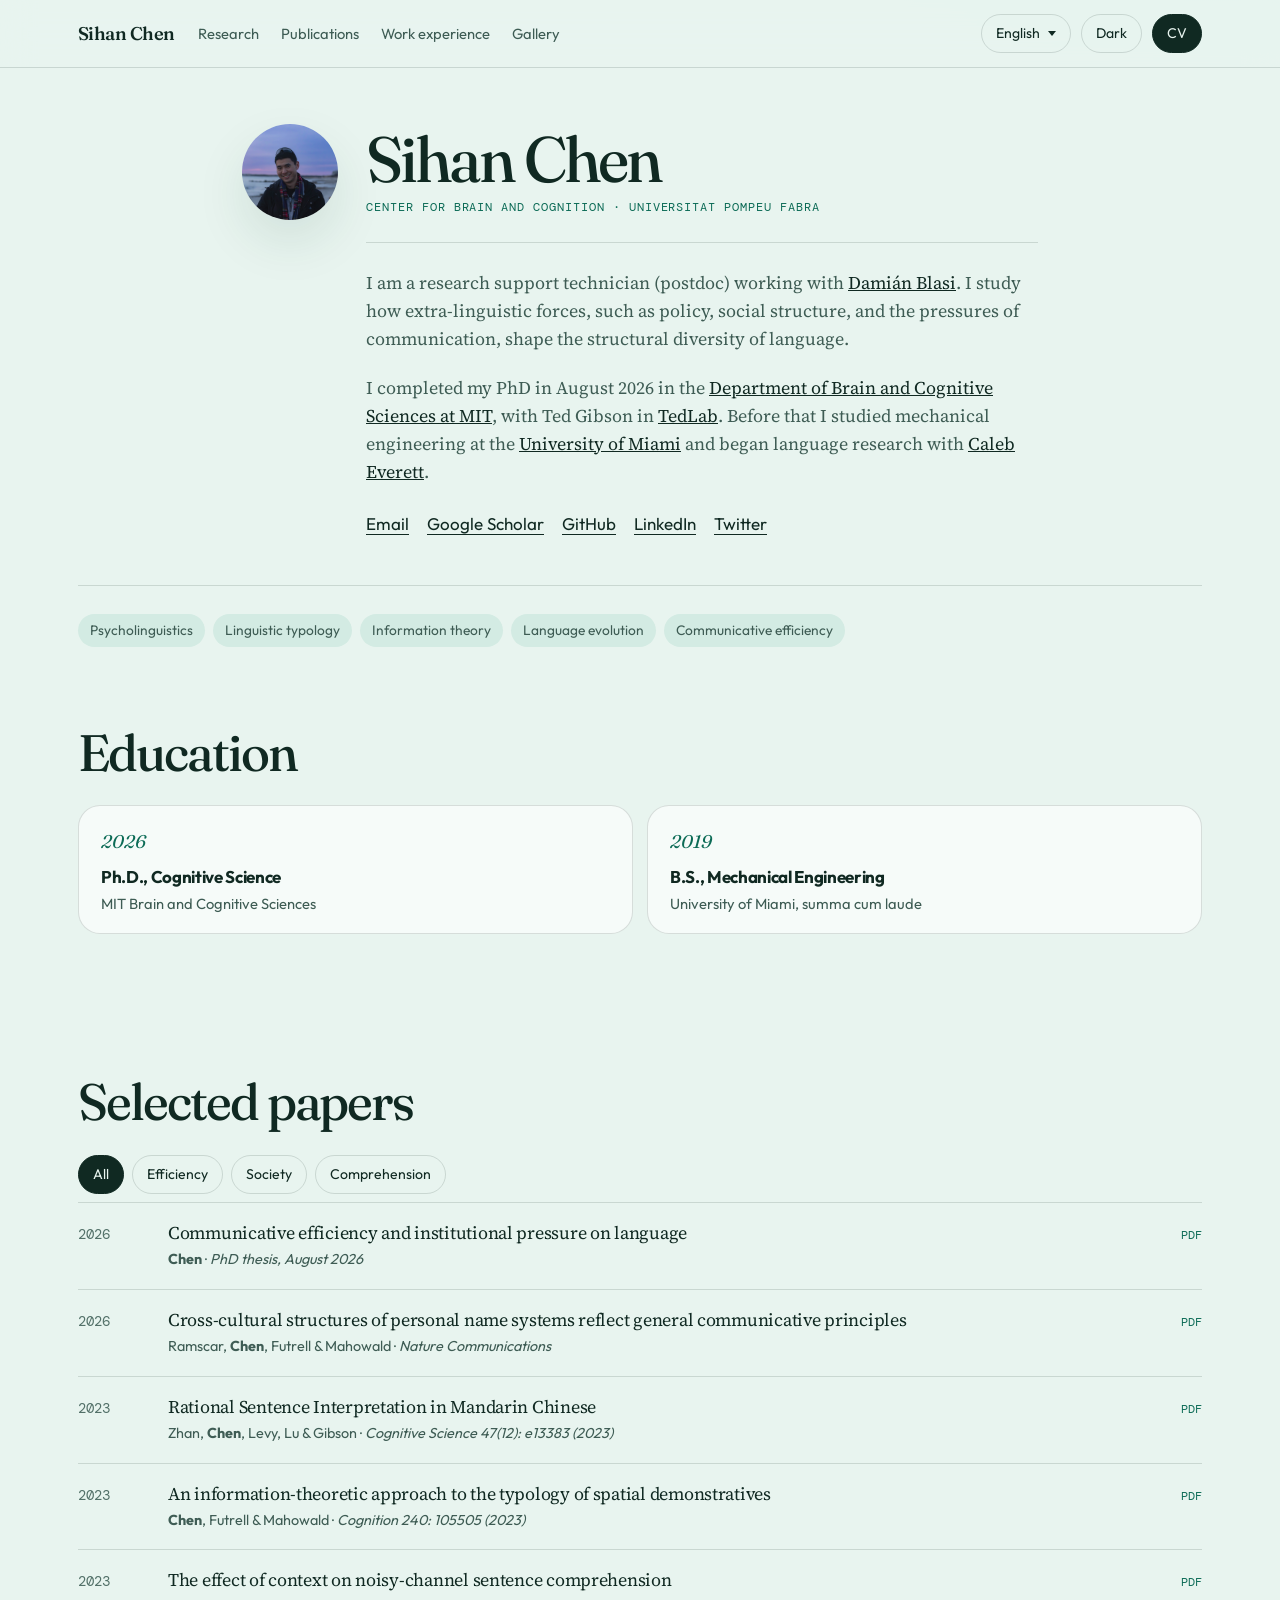
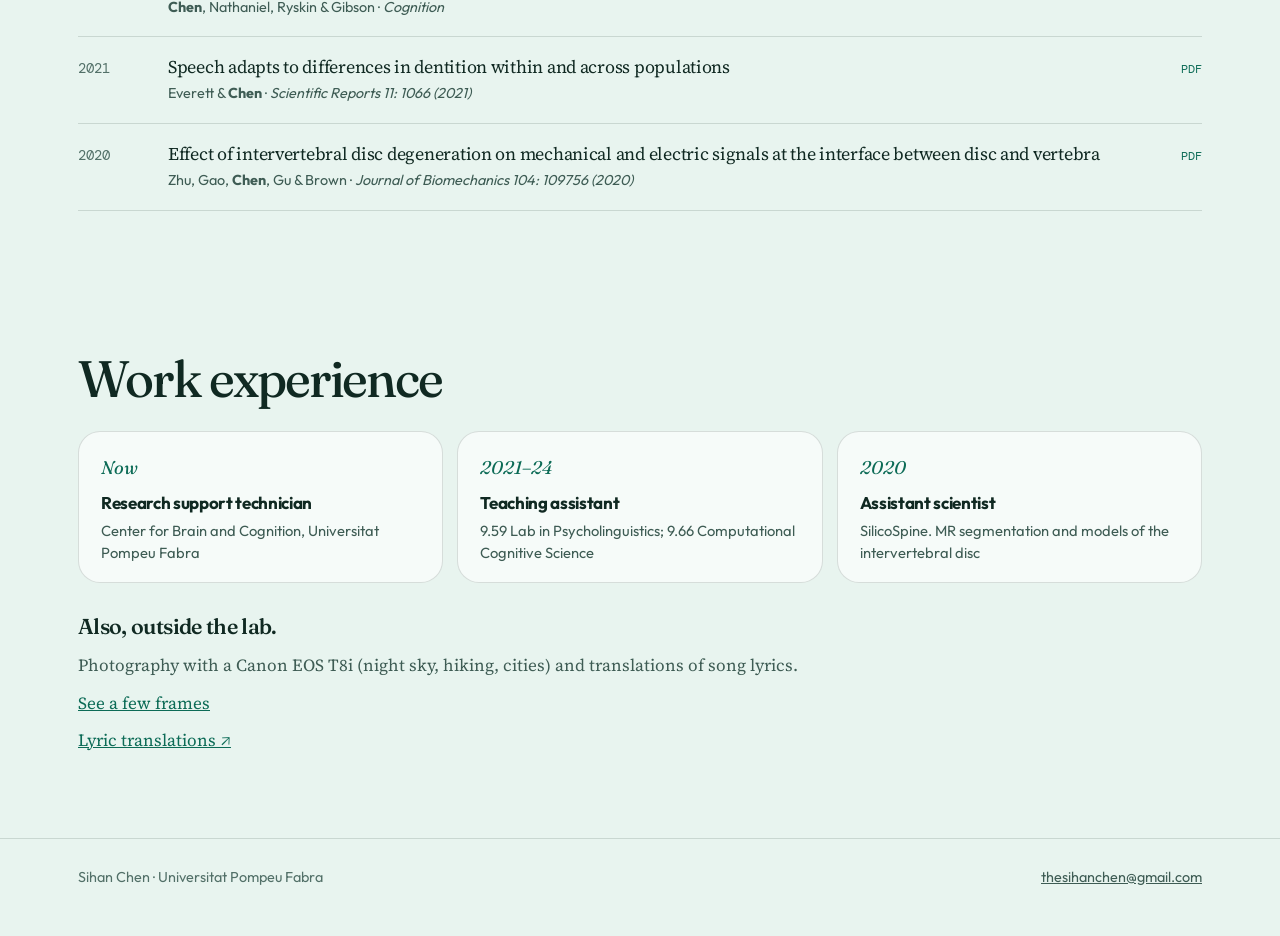
==== index.html @ e1630e8d "Publish the static site and keep the Hugo site in old_site. The new pages live at the repo root, wit" ====
<!DOCTYPE html>
<html lang="en">
<head>
  <meta charset="utf-8">
  <meta name="viewport" content="width=device-width, initial-scale=1">
  <title>Sihan Chen</title>
  <meta name="description" content="Sihan Chen, cognitive scientist at Universitat Pompeu Fabra.">
  <link rel="preconnect" href="https://fonts.googleapis.com">
  <link rel="preconnect" href="https://fonts.gstatic.com" crossorigin>
  <link href="https://fonts.googleapis.com/css2?family=DM+Mono:wght@400;500&family=Fraunces:ital,opsz,wght@0,9..144,460;0,9..144,560;1,9..144,460&family=Outfit:wght@400;500;600&family=Source+Serif+4:ital,opsz,wght@0,8..60,400;0,8..60,600;1,8..60,400&display=swap" rel="stylesheet">
  <link rel="stylesheet" href="site.css?v=5">
</head>
<body>
  <div class="chrome">
    <header class="nav">
      <a class="brand" href="#top">Sihan Chen</a>
      <nav class="nav-links" aria-label="Primary">
                <a href="research.html">Research</a>
        <a href="publications.html">Publications</a>
        <a href="#experience">Work experience</a>
        <a href="gallery.html">Gallery</a>
      </nav>
      <div class="nav-actions">
        <div class="lang">
          <button class="btn lang-toggle" type="button" lang="en" aria-expanded="false" aria-haspopup="true" aria-controls="lang-menu">English<span class="caret" aria-hidden="true"></span></button>
          <ul class="lang-menu" id="lang-menu" hidden aria-label="Language">
              <li><a href="index.html" hreflang="en" lang="en" aria-current="true">English</a></li>
              <li><a href="el/index.html" hreflang="el" lang="el">Ελληνικά</a></li>
          </ul>
        </div>
        <button class="btn" id="theme-toggle" type="button" aria-pressed="false" data-dark="Dark" data-light="Light">Dark</button>
        <a class="btn solid" href="old_site/static/uploads/CV_Sihan_Chen.pdf">CV</a>
        <button class="btn menu-toggle" id="menu-toggle" type="button" aria-expanded="false" aria-controls="drawer">Menu</button>
      </div>
    </header>
    <div class="drawer" id="drawer">
            <a href="research.html">Research</a>
      <a href="publications.html">Publications</a>
      <a href="#experience">Work experience</a>
      <a href="gallery.html">Gallery</a>
    </div>
  </div>

  <main id="top">
    <div class="wrap">
      <section class="hero" aria-labelledby="name">
        <div class="identity">
          <img class="portrait" src="old_site/content/en/authors/admin/avatar.jpg" alt="Sihan Chen, standing on a beach at dusk">
          <div>
            <h1 id="name">Sihan Chen</h1>
            <p class="kicker">Center for Brain and Cognition · Universitat Pompeu Fabra</p>
          </div>
        </div>
        <hr class="rule">
          <p class="lede">I am a research support technician (postdoc) working with <a href="https://www.damianblasi.org/">Damián Blasi</a>. I study how extra-linguistic forces, such as policy, social structure, and the pressures of communication, shape the structural diversity of language.</p>
          <p class="lede">I completed my PhD in August 2026 in the <a href="https://bcs.mit.edu">Department of Brain and Cognitive Sciences at MIT</a>, with Ted Gibson in <a href="http://tedlab.mit.edu">TedLab</a>. Before that I studied mechanical engineering at the <a href="http://welcome.miami.edu/">University of Miami</a> and began language research with <a href="https://www.udel.edu/academics/colleges/cas/about-us/college-leadership/caleb-everett/">Caleb Everett</a>.</p>
          <div class="hero-links">
            <a href="mailto:thesihanchen@gmail.com">Email</a>
            <a href="https://scholar.google.com/citations?user=3qf6YtwAAAAJ&amp;hl=en">Google Scholar</a>
            <a href="https://github.com/cshnican">GitHub</a>
            <a href="https://www.linkedin.com/in/cshnican/">LinkedIn</a>
            <a href="https://twitter.com/cshnican">Twitter</a>
          </div>
      </section>

      <div class="interests" aria-label="Interests">
        <span>Psycholinguistics</span>
        <span>Linguistic typology</span>
        <span>Information theory</span>
        <span>Language evolution</span>
        <span>Communicative efficiency</span>
      </div>

      <section id="education">
        <div class="section-head">
          <h2>Education</h2>
        </div>
        <div class="cards">
          <div class="step">
            <span class="year">2026</span>
            <div>
              <strong>Ph.D., Cognitive Science</strong>
              <small>MIT Brain and Cognitive Sciences</small>
            </div>
          </div>
          <div class="step">
            <span class="year">2019</span>
            <div>
              <strong>B.S., Mechanical Engineering</strong>
              <small>University of Miami, summa cum laude</small>
            </div>
          </div>
        </div>
      </section>

      <section id="papers">
        <div class="section-head">
          <h2>Selected papers</h2>
        </div>
        <div class="filters" role="group" aria-label="Filter papers">
          <button class="btn" type="button" data-filter="all" aria-pressed="true">All</button>
          <button class="btn" type="button" data-filter="efficiency" aria-pressed="false">Efficiency</button>
          <button class="btn" type="button" data-filter="society" aria-pressed="false">Society</button>
          <button class="btn" type="button" data-filter="comprehension" aria-pressed="false">Comprehension</button>
        </div>
        <div class="papers" id="papers-list">
<article class="paper" data-tags="efficiency society">
            <span class="year">2026</span>
            <div>
              <span class="paper-title">Communicative efficiency and institutional pressure on language</span>
              <span class="meta"><strong>Chen</strong> · <i>PhD thesis, August 2026</i></span>
            </div>
            <a class="pdf" href="old_site/content/en/publication/chen2026communicative/Sihan_Chen_final_draft.pdf">PDF</a>
          </article>
<article class="paper" data-tags="efficiency society">
            <span class="year">2026</span>
            <div>
              <span class="paper-title">Cross-cultural structures of personal name systems reflect general communicative principles</span>
              <span class="meta">Ramscar, <strong>Chen</strong>, Futrell &amp; Mahowald · <i>Nature Communications</i></span>
            </div>
            <a class="pdf" href="https://www.nature.com/articles/s41467-025-67079-8">PDF</a>
          </article>
<article class="paper" data-tags="comprehension">
            <span class="year">2023</span>
            <div>
              <span class="paper-title">Rational Sentence Interpretation in Mandarin Chinese</span>
              <span class="meta">Zhan, <strong>Chen</strong>, Levy, Lu &amp; Gibson · <i>Cognitive Science 47(12): e13383 (2023)</i></span>
            </div>
            <a class="pdf" href="old_site/content/en/publication/zhan2023rational/zhan2023_rational.pdf">PDF</a>
          </article>
<article class="paper" data-tags="efficiency">
            <span class="year">2023</span>
            <div>
              <span class="paper-title">An information-theoretic approach to the typology of spatial demonstratives</span>
              <span class="meta"><strong>Chen</strong>, Futrell &amp; Mahowald · <i>Cognition 240: 105505 (2023)</i></span>
            </div>
            <a class="pdf" href="old_site/content/en/publication/chen2023deictics/chen2023_deictics.pdf">PDF</a>
          </article>
<article class="paper" data-tags="comprehension">
            <span class="year">2023</span>
            <div>
              <span class="paper-title">The effect of context on noisy-channel sentence comprehension</span>
              <span class="meta"><strong>Chen</strong>, Nathaniel, Ryskin &amp; Gibson · <i>Cognition</i></span>
            </div>
            <a class="pdf" href="https://www.sciencedirect.com/science/article/pii/S0010027723001373?dgcid=author">PDF</a>
          </article>
<article class="paper" data-tags="society">
            <span class="year">2021</span>
            <div>
              <span class="paper-title">Speech adapts to differences in dentition within and across populations</span>
              <span class="meta">Everett &amp; <strong>Chen</strong> · <i>Scientific Reports 11: 1066 (2021)</i></span>
            </div>
            <a class="pdf" href="https://www.nature.com/articles/s41598-020-80190-8.pdf">PDF</a>
          </article>
<article class="paper" data-tags="">
            <span class="year">2020</span>
            <div>
              <span class="paper-title">Effect of intervertebral disc degeneration on mechanical and electric signals at the interface between disc and vertebra</span>
              <span class="meta">Zhu, Gao, <strong>Chen</strong>, Gu &amp; Brown · <i>Journal of Biomechanics 104: 109756 (2020)</i></span>
            </div>
            <a class="pdf" href="https://www.ncbi.nlm.nih.gov/pmc/articles/PMC7297466/pdf/nihms-1581681.pdf">PDF</a>
          </article>
        </div>
      </section>

      <section id="experience">
        <div class="section-head">
          <h2>Work experience</h2>
        </div>
        <div class="cards">
          <div class="step">
            <span class="year">Now</span>
            <div>
              <strong>Research support technician</strong>
              <small>Center for Brain and Cognition, Universitat Pompeu Fabra</small>
            </div>
          </div>
          <div class="step">
            <span class="year">2021–24</span>
            <div>
              <strong>Teaching assistant</strong>
              <small>9.59 Lab in Psycholinguistics; 9.66 Computational Cognitive Science</small>
            </div>
          </div>
          <div class="step">
            <span class="year">2020</span>
            <div>
              <strong>Assistant scientist</strong>
              <small>SilicoSpine. MR segmentation and models of the intervertebral disc</small>
            </div>
          </div>
        </div>
              <aside class="aside">
            <h3>Also, outside the lab.</h3>
            <p>Photography with a Canon EOS T8i (night sky, hiking, cities) and translations of song lyrics.</p>
            <p><a href="gallery.html">See a few frames</a></p>
            <p><a href="https://lyricstranslate.com/en/translator/cshnican">Lyric translations ↗</a></p>
          </aside>
      </section>
    </div>
  </main>

  <footer>
    <div class="wrap foot">
      <span>Sihan Chen · Universitat Pompeu Fabra</span>
      <span><a href="mailto:thesihanchen@gmail.com">thesihanchen@gmail.com</a></span>
    </div>
  </footer>
  <script src="site.js?v=5"></script>
</body>
</html>
---- site.css ----
:root {
  --bg: #e8f4ef;
  --bg-2: #c5e4d6;
  --ink: #102922;
  --muted: #3e5c54;
  --faint: #527068;
  --line: rgba(16, 41, 34, 0.14);
  --accent: #0c6b56;
  --accent-soft: #d5f0e6;
  --chip: #d3ebe3;
  --surface: rgba(255, 255, 255, 0.62);
  --shadow: 0 22px 50px rgba(12, 64, 48, 0.1);
  --nav: rgba(232, 244, 239, 0.88);
  --glow-a: rgba(52, 168, 128, 0.22);
  --glow-b: rgba(186, 226, 210, 0.9);
  --photo-radius: 18px;
  color-scheme: light;
}

html[data-theme="ink"] {
  --bg: #070b16;
  --bg-2: #12182c;
  --ink: #e8f7f1;
  --muted: #b7cdc6;
  --faint: #8aa39b;
  --line: rgba(190, 245, 220, 0.14);
  --accent: #7eefc8;
  --accent-soft: #10241c;
  --chip: rgba(126, 239, 200, 0.1);
  --surface: rgba(126, 239, 200, 0.06);
  --shadow: 0 18px 40px rgba(0, 0, 0, 0.35);
  --nav: rgba(7, 11, 22, 0.82);
  --glow-a: rgba(94, 235, 176, 0.32);
  --glow-b: rgba(124, 86, 230, 0.38);
  color-scheme: dark;
}

* { box-sizing: border-box; }
html { scroll-behavior: smooth; }
body {
  margin: 0;
  background:
    radial-gradient(980px 460px at 8% -12%, var(--glow-b), transparent 58%),
    radial-gradient(860px 420px at 96% -8%, var(--glow-a), transparent 62%),
    var(--bg);
  color: var(--ink);
  font-family: "Outfit", "Avenir Next", "Segoe UI", sans-serif;
  font-size: 17px;
  line-height: 1.5;
}
html[data-theme="ink"] body {
  background:
    radial-gradient(520px 240px at 0% 150px, rgba(140, 100, 220, 0.18), transparent 72%),
    radial-gradient(520px 240px at 100% 130px, rgba(64, 200, 150, 0.14), transparent 74%),
    var(--bg);
}
html[data-theme="ink"] .chrome {
  background:
    linear-gradient(90deg, rgba(130, 90, 210, 0.16), transparent 42%, rgba(64, 200, 150, 0.12)),
    var(--nav);
}
img { max-width: 100%; display: block; }
a { color: inherit; }
button, a { -webkit-tap-highlight-color: transparent; }
:focus-visible {
  outline: 2px solid var(--accent);
  outline-offset: 3px;
}

.chrome {
  position: sticky;
  top: 0;
  z-index: 20;
  background: var(--nav);
  backdrop-filter: blur(16px);
  border-bottom: 1px solid var(--line);
}
.nav {
  display: flex;
  align-items: center;
  justify-content: space-between;
  flex-wrap: wrap;
  row-gap: 10px;
  gap: 24px;
  max-width: 1180px;
  margin: 0 auto;
  padding: 14px 28px;
}
.brand {
  font-family: "Fraunces", Georgia, serif;
  font-weight: 560;
  letter-spacing: -0.03em;
  text-decoration: none;
  font-size: 1.15rem;
}
.nav-links {
  display: flex;
  align-items: center;
  gap: 22px;
}
.nav-links a {
  text-decoration: none;
  color: var(--muted);
  font-size: 0.92rem;
}
.nav-links a:hover,
.nav-links a[aria-current="page"] { color: var(--ink); }
.nav-actions { display: flex; align-items: center; gap: 10px; margin-left: auto; }
.lang { position: relative; }
.lang-toggle .caret {
  width: 0;
  height: 0;
  margin-left: 8px;
  border-left: 4px solid transparent;
  border-right: 4px solid transparent;
  border-top: 5px solid currentColor;
}
.lang-menu {
  position: absolute;
  top: calc(100% + 8px);
  right: 0;
  z-index: 30;
  min-width: 11rem;
  margin: 0;
  padding: 6px;
  list-style: none;
  background: var(--bg);
  border: 1px solid var(--line);
  border-radius: 16px;
  box-shadow: var(--shadow);
}
.lang-menu[hidden] { display: none; }
.lang-menu a {
  display: block;
  padding: 8px 12px;
  border-radius: 10px;
  text-decoration: none;
  color: var(--ink);
  white-space: nowrap;
}
.lang-menu a:hover,
.lang-menu a[aria-current="true"] { background: var(--chip); }
.lang-menu a[lang="el"] { font-family: "Tinos", "Times New Roman", Times, serif; }
.btn {
  display: inline-flex;
  align-items: center;
  justify-content: center;
  border: 1px solid var(--line);
  background: transparent;
  color: var(--ink);
  text-decoration: none;
  border-radius: 999px;
  padding: 8px 14px;
  font: inherit;
  font-size: 0.88rem;
  cursor: pointer;
}
.btn:hover { background: var(--surface); }
.btn.solid {
  background: var(--ink);
  color: var(--bg);
  border-color: var(--ink);
}
.btn.solid:hover { opacity: 0.88; }
.menu-toggle { display: none; }

.wrap {
  max-width: 1180px;
  margin: 0 auto;
  padding: 0 28px;
}

.hero {
  display: grid;
  grid-template-columns: auto minmax(0, 42rem);
  justify-content: center;
  align-items: center;
  column-gap: 28px;
  padding: 56px 0 12px;
}
.identity { display: contents; }
.identity > div { grid-column: 2; grid-row: 1; min-width: 0; }
.kicker {
  margin: 8px 0 0;
  font-family: "DM Mono", ui-monospace, monospace;
  font-size: 12px;
  letter-spacing: 0.08em;
  text-transform: uppercase;
  color: var(--accent);
}
h1 {
  margin: 0;
  font-family: "Fraunces", Georgia, serif;
  font-weight: 460;
  font-size: clamp(2.6rem, 5vw, 4.2rem);
  line-height: 0.95;
  letter-spacing: -0.045em;
}
.rule {
  grid-column: 2;
  margin: 22px 0 4px;
  border: 0;
  height: 1px;
  width: 100%;
  background: var(--line);
}
.lede {
  grid-column: 2;
  margin: 22px 0 0;
  max-width: none;
  font-family: "Source Serif 4", Georgia, serif;
  font-size: 1.12rem;
  line-height: 1.55;
  color: var(--muted);
}
.lede a { color: var(--ink); }
.hero-links {
  grid-column: 2;
  display: flex;
  flex-wrap: wrap;
  gap: 10px 18px;
  margin-top: 26px;
}
.hero-links a {
  color: var(--ink);
  text-underline-offset: 4px;
}
.portrait {
  grid-column: 1;
  grid-row: 1;
  width: 96px;
  height: 96px;
  object-fit: cover;
  object-position: 50% 28%;
  border-radius: 50%;
  box-shadow: var(--shadow);
}
.interests {
  display: flex;
  flex-wrap: wrap;
  gap: 8px;
  padding: 28px 0 10px;
  border-top: 1px solid var(--line);
  margin-top: 36px;
}
.interests span {
  background: var(--chip);
  border-radius: 999px;
  padding: 6px 12px;
  font-size: 0.86rem;
  color: var(--muted);
}

section { padding: 72px 0; scroll-margin-top: 120px; }
.section-head {
  display: flex;
  justify-content: space-between;
  align-items: flex-end;
  gap: 24px;
  margin-bottom: 28px;
}
.section-head h2,
h1.page-title {
  margin: 0;
  font-family: "Fraunces", Georgia, serif;
  font-weight: 460;
  font-size: clamp(2.2rem, 4vw, 3.4rem);
  letter-spacing: -0.04em;
  line-height: 0.95;
}
.section-head p {
  margin: 0;
  max-width: 34rem;
  color: var(--muted);
  font-family: "Source Serif 4", Georgia, serif;
}

.themes {
  display: grid;
  grid-template-columns: 1fr 1fr;
  gap: 14px;
}
.theme {
  background: var(--surface);
  border: 1px solid var(--line);
  border-radius: 22px;
  padding: 26px 26px 22px;
  min-height: 240px;
  display: flex;
  flex-direction: column;
}
.theme:hover { border-color: var(--accent); }
.num {
  font-family: "Fraunces", Georgia, serif;
  font-style: italic;
  color: var(--accent);
  font-size: 1.15rem;
}
.theme h3 {
  margin: 12px 0 10px;
  font-family: "Fraunces", Georgia, serif;
  font-weight: 560;
  font-size: 1.55rem;
  letter-spacing: -0.03em;
  line-height: 1.15;
}
.theme p {
  margin: 0;
  color: var(--muted);
  font-family: "Source Serif 4", Georgia, serif;
  font-size: 1.02rem;
}
.theme em {
  display: block;
  margin-top: auto;
  padding-top: 18px;
  font-style: normal;
  font-family: "Outfit", sans-serif;
  font-size: 0.84rem;
  color: var(--faint);
}

.filters {
  display: flex;
  flex-wrap: wrap;
  gap: 8px;
  margin-bottom: 8px;
}
.filters button[aria-pressed="true"] {
  background: var(--ink);
  color: var(--bg);
  border-color: var(--ink);
}
.papers { border-top: 1px solid var(--line); }
.paper[hidden] { display: none; }
.paper {
  display: grid;
  grid-template-columns: 72px minmax(0, 1fr) auto;
  gap: 18px;
  align-items: baseline;
  padding: 18px 0;
  border-bottom: 1px solid var(--line);
  text-decoration: none;
}
.paper:hover .paper-title { color: var(--accent); }
.year {
  font-family: "DM Mono", ui-monospace, monospace;
  font-size: 0.86rem;
  color: var(--faint);
}
.paper-title {
  display: block;
  font-family: "Source Serif 4", Georgia, serif;
  font-size: 1.12rem;
  letter-spacing: -0.015em;
  line-height: 1.35;
}
.meta {
  display: block;
  margin-top: 4px;
  color: var(--muted);
  font-size: 0.9rem;
}
.meta i { font-style: italic; }
.pdf {
  font-family: "DM Mono", ui-monospace, monospace;
  font-size: 12px;
  color: var(--accent);
  text-decoration: none;
  white-space: nowrap;
}

.path {
  display: grid;
  grid-template-columns: 1.1fr 0.9fr;
  gap: 40px;
}
.cards {
  display: grid;
  grid-template-columns: repeat(auto-fit, minmax(220px, 1fr));
  gap: 14px;
}
.cards .step {
  display: flex;
  flex-direction: column;
  align-items: flex-start;
  gap: 8px;
  margin: 0;
  padding: 22px 22px 18px;
  background: var(--surface);
  border: 1px solid var(--line);
  border-radius: 22px;
}
.cards .year {
  font-family: "Fraunces", Georgia, serif;
  font-style: italic;
  font-size: 1.15rem;
  color: var(--accent);
}
.aside { margin-top: 28px; }
.step strong { display: block; letter-spacing: -0.02em; }
.step span, .step small { color: var(--muted); }
.step small { display: block; margin-top: 4px; font-size: 0.92rem; }
.aside h3 {
  margin: 0 0 10px;
  font-family: "Fraunces", Georgia, serif;
  font-weight: 560;
  font-size: 1.35rem;
  letter-spacing: -0.03em;
}
.aside p {
  margin: 0 0 12px;
  font-family: "Source Serif 4", Georgia, serif;
  line-height: 1.5;
  color: var(--muted);
}
.aside a { color: var(--accent); }

.gallery-grid {
  display: grid;
  grid-template-columns: 1.4fr 1fr;
  grid-template-rows: 220px 220px;
  gap: 12px;
}
.gallery-grid img {
  width: 100%;
  height: 100%;
  object-fit: cover;
  border-radius: 18px;
}
.gallery-grid img:first-child { grid-row: 1 / span 2; }

.album {
  display: grid;
  grid-template-columns: repeat(auto-fill, minmax(min(100%, 220px), 1fr));
  gap: 12px;
  margin: 18px 0 8px;
}
.album img {
  width: 100%;
  height: 220px;
  object-fit: cover;
  border-radius: 18px;
}

.copy {
  max-width: 44rem;
}
.copy .lead,
.copy p,
.copy li {
  font-family: "Source Serif 4", Georgia, serif;
  font-size: 1.08rem;
  line-height: 1.65;
}
.copy .lead { font-size: 1.16rem; }
.copy h2 {
  margin: 2.4rem 0 0.7rem;
  font-family: "Fraunces", Georgia, serif;
  font-weight: 560;
  font-size: clamp(1.45rem, 2.4vw, 1.85rem);
  letter-spacing: -0.03em;
  line-height: 1.2;
}
.copy h3 {
  margin: 1.3rem 0 0.4rem;
  font-family: "Outfit", sans-serif;
  font-size: 0.78rem;
  font-weight: 500;
  letter-spacing: 0.07em;
  text-transform: uppercase;
  color: var(--faint);
}
.copy ul {
  margin: 0;
  padding-left: 1.15rem;
}
.copy li { margin: 0.45rem 0; }
.copy li a { color: var(--accent); }

footer {
  border-top: 1px solid var(--line);
  padding: 28px 0 48px;
}
.foot {
  display: flex;
  justify-content: space-between;
  gap: 16px;
  flex-wrap: wrap;
  color: var(--faint);
  font-size: 0.9rem;
}
.foot a { color: var(--muted); }

.drawer {
  display: none;
  padding: 8px 28px 18px;
  border-top: 1px solid var(--line);
}
.drawer a {
  display: block;
  padding: 10px 0;
  text-decoration: none;
  color: var(--ink);
}

@media (max-width: 860px) {
  .nav, .wrap, .drawer { padding-left: 16px; padding-right: 16px; }
  .nav { gap: 12px; }
  .nav-links { display: none; }
  .menu-toggle { display: inline-flex; }
  .btn { min-height: 40px; }
  .drawer a { padding: 14px 0; }
  .drawer.open { display: block; }
  .themes, .path, .gallery-grid, .paper, .step {
    grid-template-columns: 1fr;
  }
  .hero {
    grid-template-columns: auto minmax(0, 1fr);
    justify-content: stretch;
    column-gap: 16px;
    padding-top: 28px;
  }
  .rule, .lede, .hero-links { grid-column: 1 / -1; }
  .kicker { letter-spacing: 0.04em; }
  #experience .cards { grid-template-columns: 1fr; }
  .portrait { width: 72px; height: 72px; }
  .section-head { flex-direction: column; align-items: flex-start; }
  .gallery-grid { grid-template-rows: 240px 180px 180px; }
  .gallery-grid img:first-child { grid-row: auto; }
  .paper { gap: 6px; }
  .paper-title, .meta, .lede, .copy p, .copy li { overflow-wrap: break-word; }
  section { padding: 48px 0; }
}

@media (max-width: 560px) {
  .cards, .album { grid-template-columns: 1fr; }
  .album img { height: 210px; }
  h1 { font-size: 2.15rem; }
  .brand { font-size: 1rem; }
  .btn { padding: 8px 11px; }
  .nav { gap: 8px; }
}

html[lang="el"] body,
html[lang="el"] .btn,
html[lang="el"] .nav-links,
html[lang="el"] .kicker,
html[lang="el"] .paper .year,
html[lang="el"] .pdf,
html[lang="el"] .copy h3,
html[lang="el"] .copy p,
html[lang="el"] .copy li,
html[lang="el"] .lede,
html[lang="el"] .paper-title,
html[lang="el"] .meta,
html[lang="el"] .interests,
html[lang="el"] h1,
html[lang="el"] .brand,
html[lang="el"] .section-head h2,
html[lang="el"] h1.page-title,
html[lang="el"] .aside h3,
html[lang="el"] .copy h2,
html[lang="el"] .cards .year {
  font-family: "Tinos", "Times New Roman", Times, serif;
}
html[lang="el"] h1,
html[lang="el"] .brand,
html[lang="el"] .section-head h2,
html[lang="el"] h1.page-title,
html[lang="el"] .copy h2,
html[lang="el"] .aside h3 {
  font-weight: 700;
}
html[lang="el"] .kicker {
  letter-spacing: 0.04em;
  font-size: 12px;
}
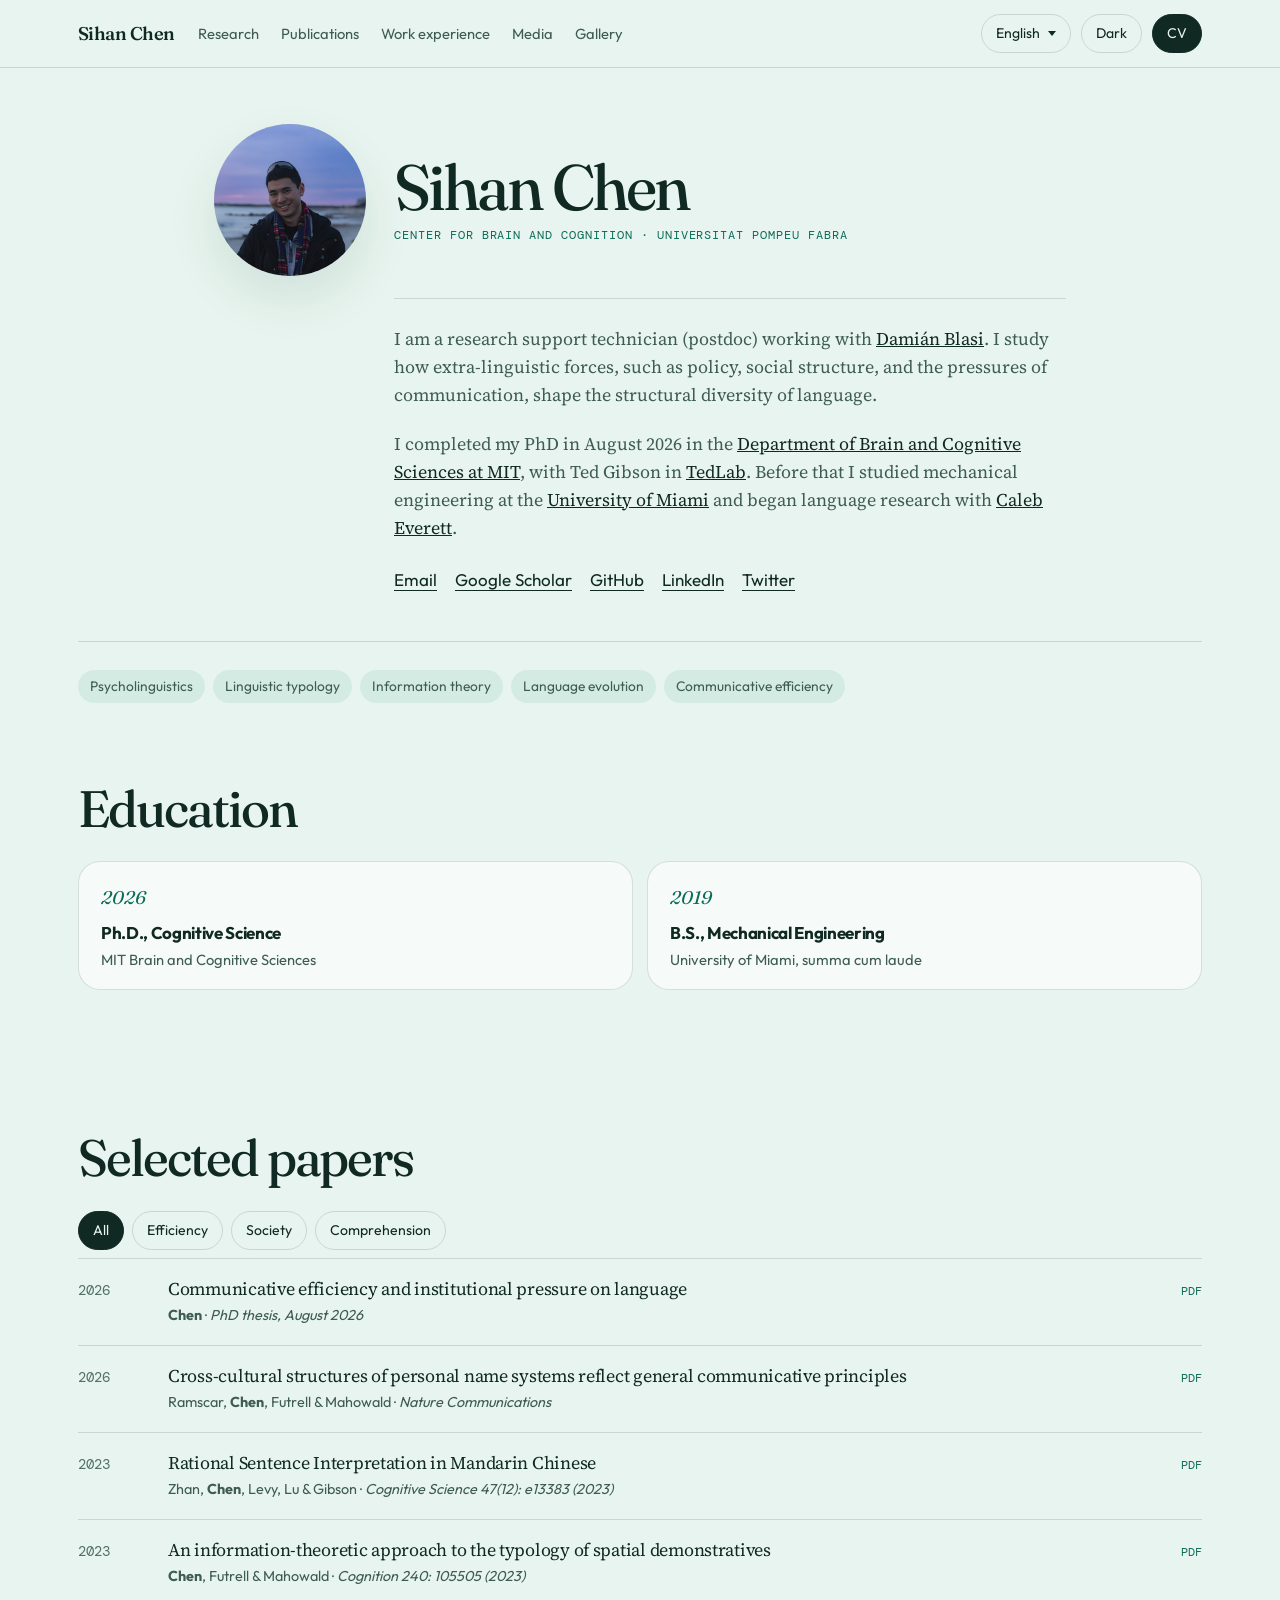
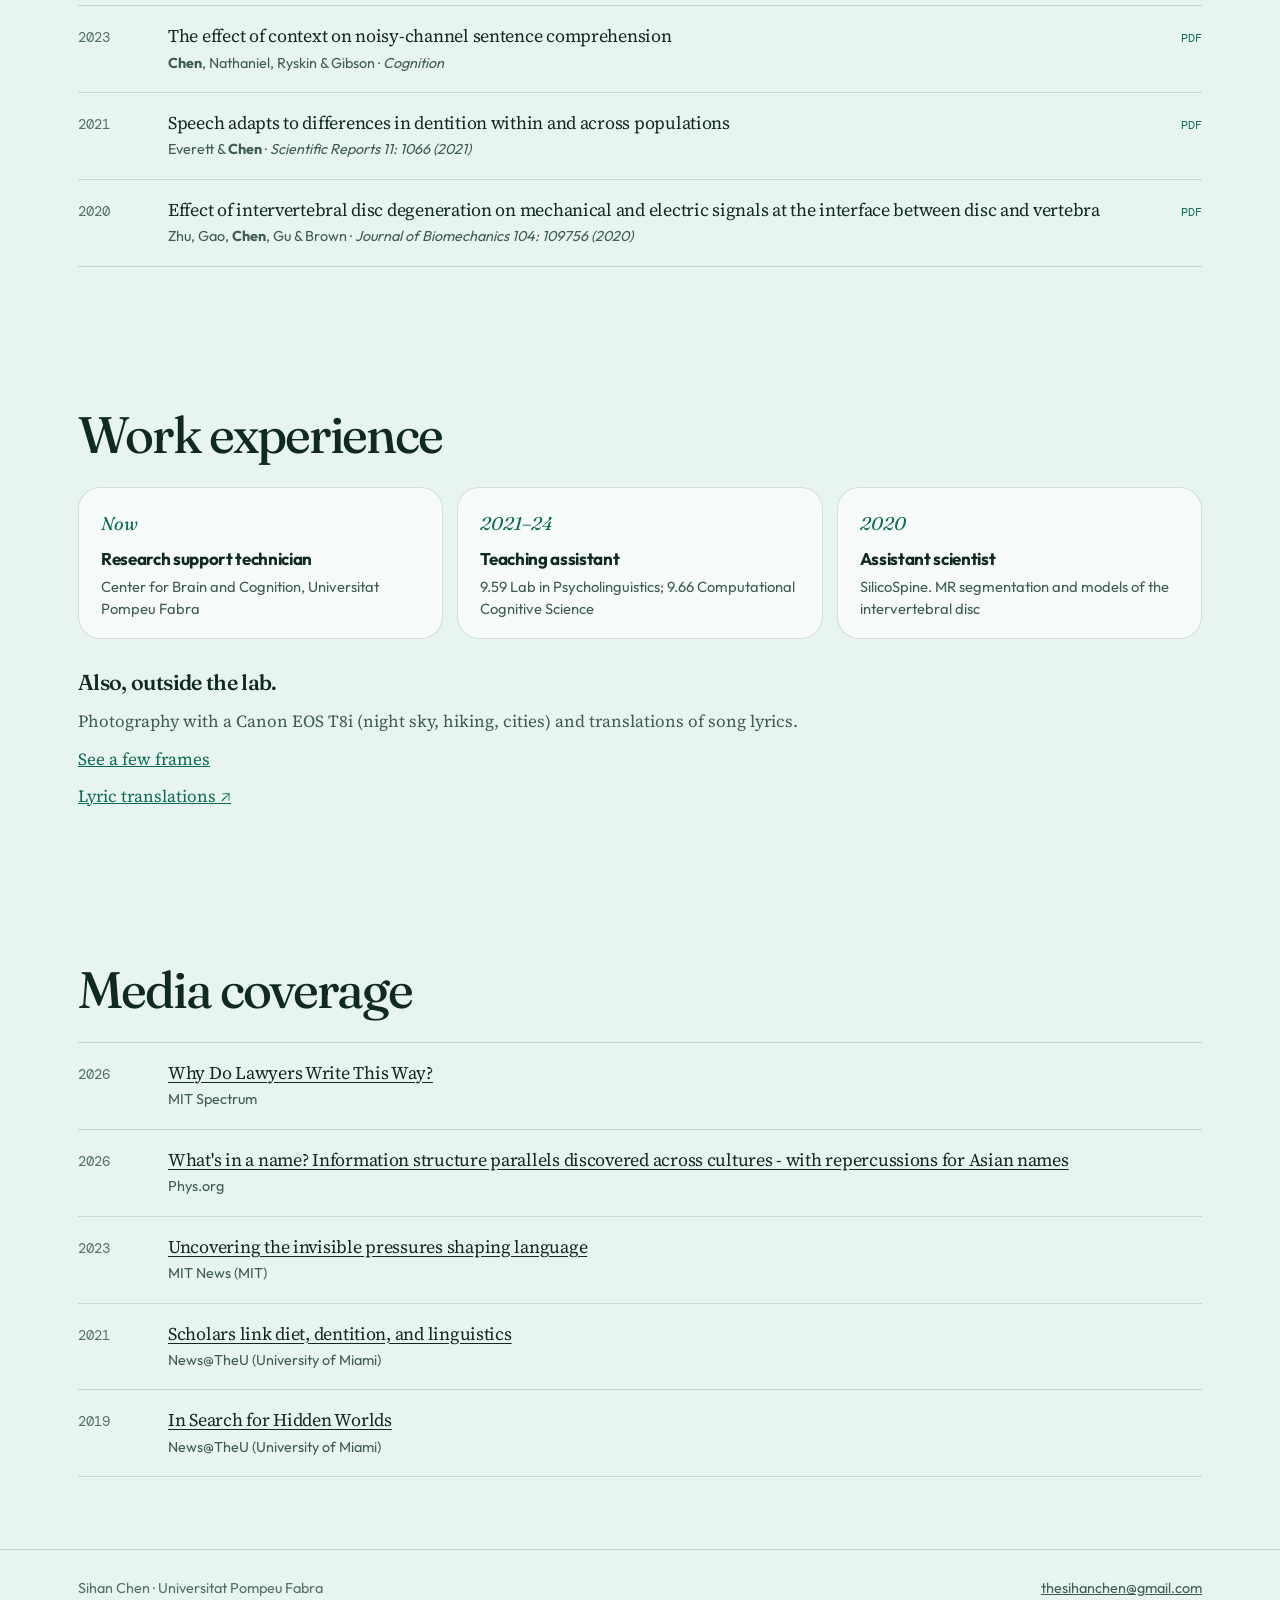
==== commit b3deab5d: "Add the CV media coverage and enlarge the desktop portrait. Co-authored-by: Cursor <cursoragent@curs" ====
--- a/index.html
+++ b/index.html
@@ -8,7 +8,7 @@
   <link rel="preconnect" href="https://fonts.googleapis.com">
   <link rel="preconnect" href="https://fonts.gstatic.com" crossorigin>
   <link href="https://fonts.googleapis.com/css2?family=DM+Mono:wght@400;500&family=Fraunces:ital,opsz,wght@0,9..144,460;0,9..144,560;1,9..144,460&family=Outfit:wght@400;500;600&family=Source+Serif+4:ital,opsz,wght@0,8..60,400;0,8..60,600;1,8..60,400&display=swap" rel="stylesheet">
-  <link rel="stylesheet" href="site.css?v=5">
+  <link rel="stylesheet" href="site.css?v=7">
 </head>
 <body>
   <div class="chrome">
@@ -18,6 +18,7 @@
                 <a href="research.html">Research</a>
         <a href="publications.html">Publications</a>
         <a href="#experience">Work experience</a>
+        <a href="#media">Media</a>
         <a href="gallery.html">Gallery</a>
       </nav>
       <div class="nav-actions">
@@ -37,6 +38,7 @@
             <a href="research.html">Research</a>
       <a href="publications.html">Publications</a>
       <a href="#experience">Work experience</a>
+      <a href="#media">Media</a>
       <a href="gallery.html">Gallery</a>
     </div>
   </div>
@@ -197,6 +199,49 @@
             <p><a href="https://lyricstranslate.com/en/translator/cshnican">Lyric translations ↗</a></p>
           </aside>
       </section>
+
+      <section id="media">
+        <div class="section-head">
+          <h2>Media coverage</h2>
+        </div>
+        <div class="papers">
+<article class="paper media">
+            <span class="year">2026</span>
+            <div>
+              <span class="paper-title"><a href="https://betterworld.mit.edu/spectrum/issues/summer-2026/why-do-lawyers-write-this-way/">Why Do Lawyers Write This Way?</a></span>
+              <span class="meta">MIT Spectrum</span>
+            </div>
+          </article>
+<article class="paper media">
+            <span class="year">2026</span>
+            <div>
+              <span class="paper-title"><a href="https://phys.org/news/2026-02-parallels-cultures-repercussions-asian.html">What&#x27;s in a name? Information structure parallels discovered across cultures - with repercussions for Asian names</a></span>
+              <span class="meta">Phys.org</span>
+            </div>
+          </article>
+<article class="paper media">
+            <span class="year">2023</span>
+            <div>
+              <span class="paper-title"><a href="https://news.mit.edu/2023/sihan-chen-uncovering-invisible-pressures-shaping-language-0627">Uncovering the invisible pressures shaping language</a></span>
+              <span class="meta">MIT News (MIT)</span>
+            </div>
+          </article>
+<article class="paper media">
+            <span class="year">2021</span>
+            <div>
+              <span class="paper-title"><a href="https://news.miami.edu/stories/2021/01/scholars-link-diet,-dentition,-and-linguistics.html">Scholars link diet, dentition, and linguistics</a></span>
+              <span class="meta">News@TheU (University of Miami)</span>
+            </div>
+          </article>
+<article class="paper media">
+            <span class="year">2019</span>
+            <div>
+              <span class="paper-title"><a href="https://news.miami.edu/stories/2019/03/in-search-of-hidden-worlds.html">In Search for Hidden Worlds</a></span>
+              <span class="meta">News@TheU (University of Miami)</span>
+            </div>
+          </article>
+        </div>
+      </section>
     </div>
   </main>
 
@@ -206,6 +251,6 @@
       <span><a href="mailto:thesihanchen@gmail.com">thesihanchen@gmail.com</a></span>
     </div>
   </footer>
-  <script src="site.js?v=5"></script>
+  <script src="site.js?v=6"></script>
 </body>
 </html>
--- a/site.css
+++ b/site.css
@@ -228,8 +228,8 @@
 .portrait {
   grid-column: 1;
   grid-row: 1;
-  width: 96px;
-  height: 96px;
+  width: 152px;
+  height: 152px;
   object-fit: cover;
   object-position: 50% 28%;
   border-radius: 50%;
@@ -343,6 +343,8 @@
   text-decoration: none;
 }
 .paper:hover .paper-title { color: var(--accent); }
+.paper.media { grid-template-columns: 72px minmax(0, 1fr); }
+.paper-title a { color: inherit; text-underline-offset: 3px; }
 .year {
   font-family: "DM Mono", ui-monospace, monospace;
   font-size: 0.86rem;
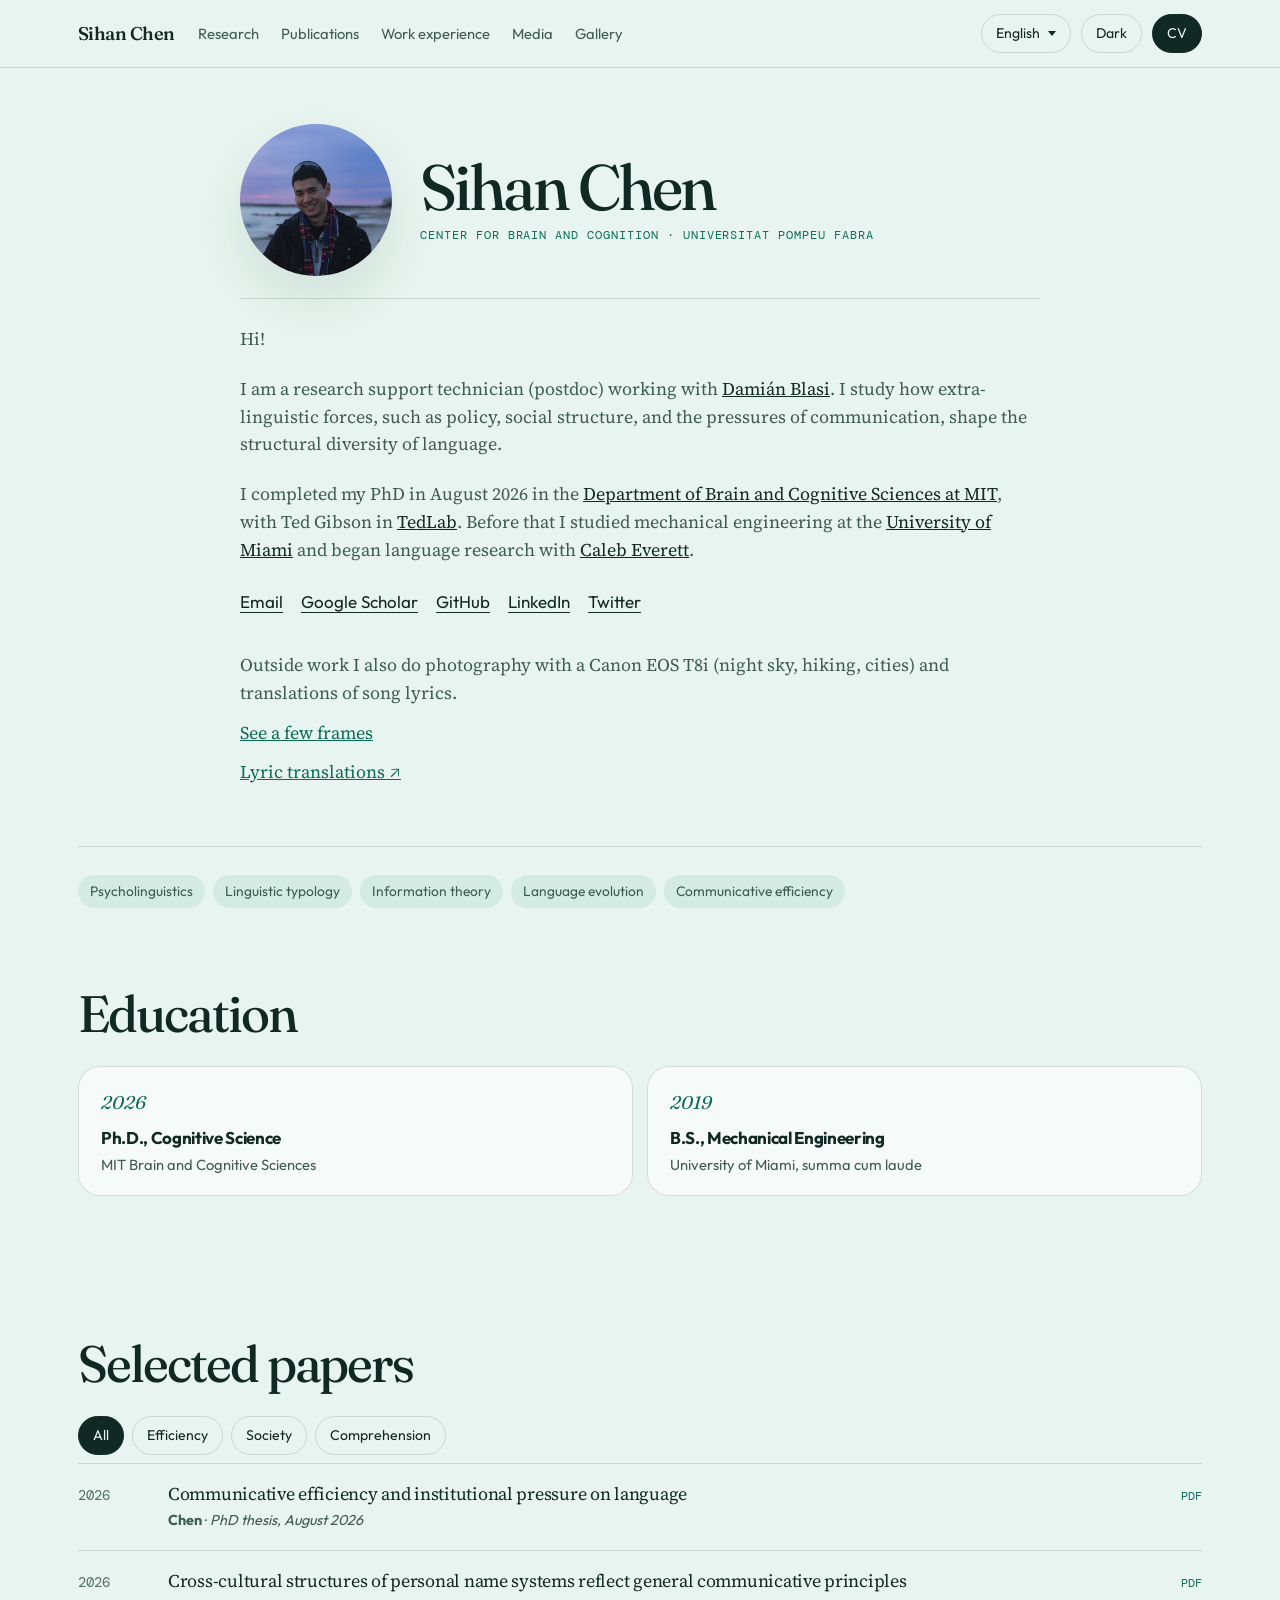
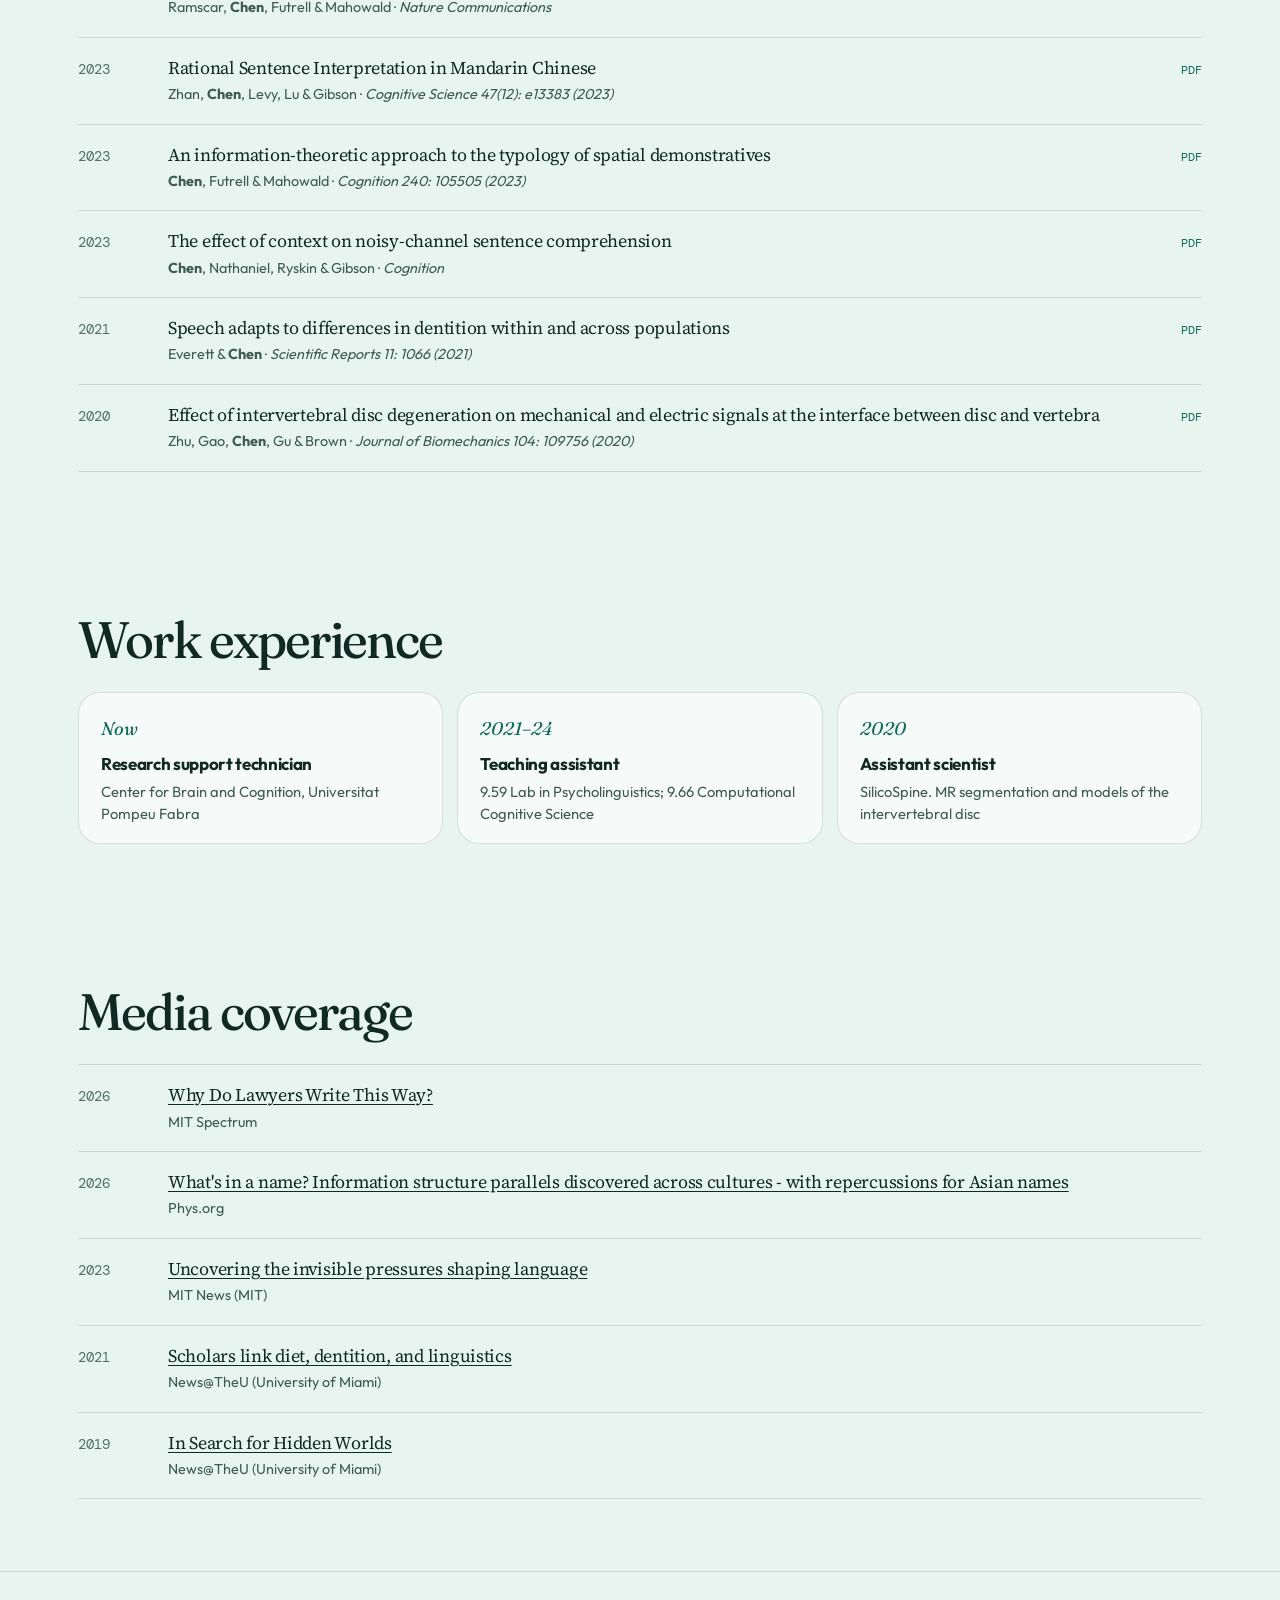
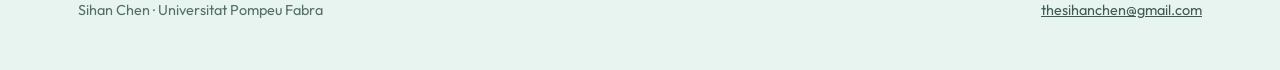
==== commit 8e0318a5: "Update the CV and restore the rotating homepage greeting. Co-authored-by: Cursor <cursoragent@cursor" ====
--- a/index.html
+++ b/index.html
@@ -8,7 +8,7 @@
   <link rel="preconnect" href="https://fonts.googleapis.com">
   <link rel="preconnect" href="https://fonts.gstatic.com" crossorigin>
   <link href="https://fonts.googleapis.com/css2?family=DM+Mono:wght@400;500&family=Fraunces:ital,opsz,wght@0,9..144,460;0,9..144,560;1,9..144,460&family=Outfit:wght@400;500;600&family=Source+Serif+4:ital,opsz,wght@0,8..60,400;0,8..60,600;1,8..60,400&display=swap" rel="stylesheet">
-  <link rel="stylesheet" href="site.css?v=7">
+  <link rel="stylesheet" href="site.css?v=10">
 </head>
 <body>
   <div class="chrome">
@@ -54,6 +54,7 @@
           </div>
         </div>
         <hr class="rule">
+          <p class="lede">Hi!</p>
           <p class="lede">I am a research support technician (postdoc) working with <a href="https://www.damianblasi.org/">Damián Blasi</a>. I study how extra-linguistic forces, such as policy, social structure, and the pressures of communication, shape the structural diversity of language.</p>
           <p class="lede">I completed my PhD in August 2026 in the <a href="https://bcs.mit.edu">Department of Brain and Cognitive Sciences at MIT</a>, with Ted Gibson in <a href="http://tedlab.mit.edu">TedLab</a>. Before that I studied mechanical engineering at the <a href="http://welcome.miami.edu/">University of Miami</a> and began language research with <a href="https://www.udel.edu/academics/colleges/cas/about-us/college-leadership/caleb-everett/">Caleb Everett</a>.</p>
           <div class="hero-links">
@@ -63,6 +64,11 @@
             <a href="https://www.linkedin.com/in/cshnican/">LinkedIn</a>
             <a href="https://twitter.com/cshnican">Twitter</a>
           </div>
+                <aside class="aside">
+            <p>Outside work I also do photography with a Canon EOS T8i (night sky, hiking, cities) and translations of song lyrics.</p>
+            <p><a href="gallery.html">See a few frames</a></p>
+            <p><a href="https://lyricstranslate.com/en/translator/cshnican">Lyric translations ↗</a></p>
+          </aside>
       </section>
 
       <div class="interests" aria-label="Interests">
@@ -192,12 +198,6 @@
             </div>
           </div>
         </div>
-              <aside class="aside">
-            <h3>Also, outside the lab.</h3>
-            <p>Photography with a Canon EOS T8i (night sky, hiking, cities) and translations of song lyrics.</p>
-            <p><a href="gallery.html">See a few frames</a></p>
-            <p><a href="https://lyricstranslate.com/en/translator/cshnican">Lyric translations ↗</a></p>
-          </aside>
       </section>
 
       <section id="media">
@@ -251,6 +251,6 @@
       <span><a href="mailto:thesihanchen@gmail.com">thesihanchen@gmail.com</a></span>
     </div>
   </footer>
-  <script src="site.js?v=6"></script>
+  <script src="site.js?v=7"></script>
 </body>
 </html>
--- a/site.css
+++ b/site.css
@@ -172,10 +172,11 @@
 
 .hero {
   display: grid;
-  grid-template-columns: auto minmax(0, 42rem);
-  justify-content: center;
+  grid-template-columns: auto minmax(0, 1fr);
   align-items: center;
   column-gap: 28px;
+  width: min(100%, 50rem);
+  margin: 0 auto;
   padding: 56px 0 12px;
 }
 .identity { display: contents; }
@@ -197,7 +198,7 @@
   letter-spacing: -0.045em;
 }
 .rule {
-  grid-column: 2;
+  grid-column: 1 / -1;
   margin: 22px 0 4px;
   border: 0;
   height: 1px;
@@ -205,7 +206,7 @@
   background: var(--line);
 }
 .lede {
-  grid-column: 2;
+  grid-column: 1 / -1;
   margin: 22px 0 0;
   max-width: none;
   font-family: "Source Serif 4", Georgia, serif;
@@ -215,12 +216,13 @@
 }
 .lede a { color: var(--ink); }
 .hero-links {
-  grid-column: 2;
+  grid-column: 1 / -1;
   display: flex;
   flex-wrap: wrap;
   gap: 10px 18px;
   margin-top: 26px;
 }
+.hero .aside { grid-column: 1 / -1; }
 .hero-links a {
   color: var(--ink);
   text-underline-offset: 4px;
@@ -399,7 +401,7 @@
   font-size: 1.15rem;
   color: var(--accent);
 }
-.aside { margin-top: 28px; }
+.hero .aside { margin-top: 36px; }
 .step strong { display: block; letter-spacing: -0.02em; }
 .step span, .step small { color: var(--muted); }
 .step small { display: block; margin-top: 4px; font-size: 0.92rem; }
@@ -413,7 +415,8 @@
 .aside p {
   margin: 0 0 12px;
   font-family: "Source Serif 4", Georgia, serif;
-  line-height: 1.5;
+  font-size: 1.12rem;
+  line-height: 1.55;
   color: var(--muted);
 }
 .aside a { color: var(--accent); }
@@ -518,12 +521,10 @@
     grid-template-columns: 1fr;
   }
   .hero {
-    grid-template-columns: auto minmax(0, 1fr);
-    justify-content: stretch;
     column-gap: 16px;
+    width: 100%;
     padding-top: 28px;
   }
-  .rule, .lede, .hero-links { grid-column: 1 / -1; }
   .kicker { letter-spacing: 0.04em; }
   #experience .cards { grid-template-columns: 1fr; }
   .portrait { width: 72px; height: 72px; }
